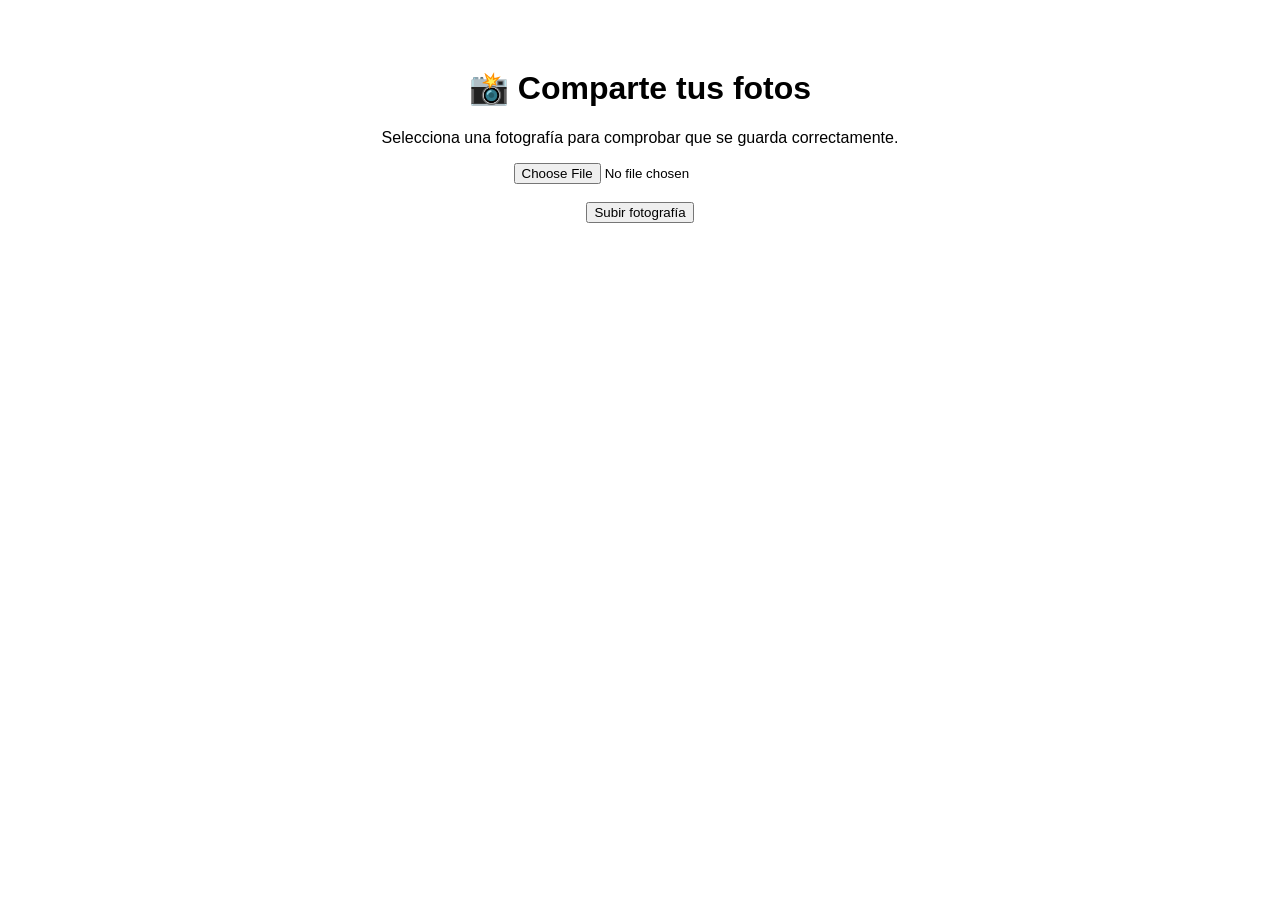
==== fotos/index.html @ f44d3652 "Create index.html" ====
<!DOCTYPE html>
<html lang="es">
<head>
  <meta charset="UTF-8">
  <meta name="viewport" content="width=device-width, initial-scale=1.0">
  <title>Sube tus fotos | XV Valentina</title>
</head>

<body style="font-family: Arial, sans-serif; text-align:center; padding:40px;">

  <h1>📸 Comparte tus fotos</h1>

  <p>
    Selecciona una fotografía para comprobar que se guarda correctamente.
  </p>

  <input
    type="file"
    id="foto"
    accept="image/*"
  >

  <br><br>

  <button onclick="subirFoto()">
    Subir fotografía
  </button>

  <p id="estado"></p>

  <script>
    async function subirFoto() {

      const input = document.getElementById("foto");
      const estado = document.getElementById("estado");

      if (!input.files.length) {
        estado.textContent = "Selecciona una fotografía primero.";
        return;
      }

      const archivo = input.files[0];

      const formData = new FormData();

      formData.append("file", archivo);
      formData.append("upload_preset", "fotos_valentina_15");

      estado.textContent = "Subiendo fotografía...";

      try {

        const respuesta = await fetch(
          "https://api.cloudinary.com/v1_1/wbidq4yy/image/upload",
          {
            method: "POST",
            body: formData
          }
        );

        const resultado = await respuesta.json();

        if (respuesta.ok) {

          estado.innerHTML =
            "✅ Fotografía subida correctamente.<br><br>" +
            "Ya puedes revisar Cloudinary.";

          console.log(resultado);

        } else {

          estado.textContent =
            "❌ Error al subir la fotografía: " +
            (resultado.error?.message || "Error desconocido");

        }

      } catch (error) {

        estado.textContent =
          "❌ No se pudo conectar con Cloudinary.";

        console.error(error);

      }
    }
  </script>

</body>
</html>
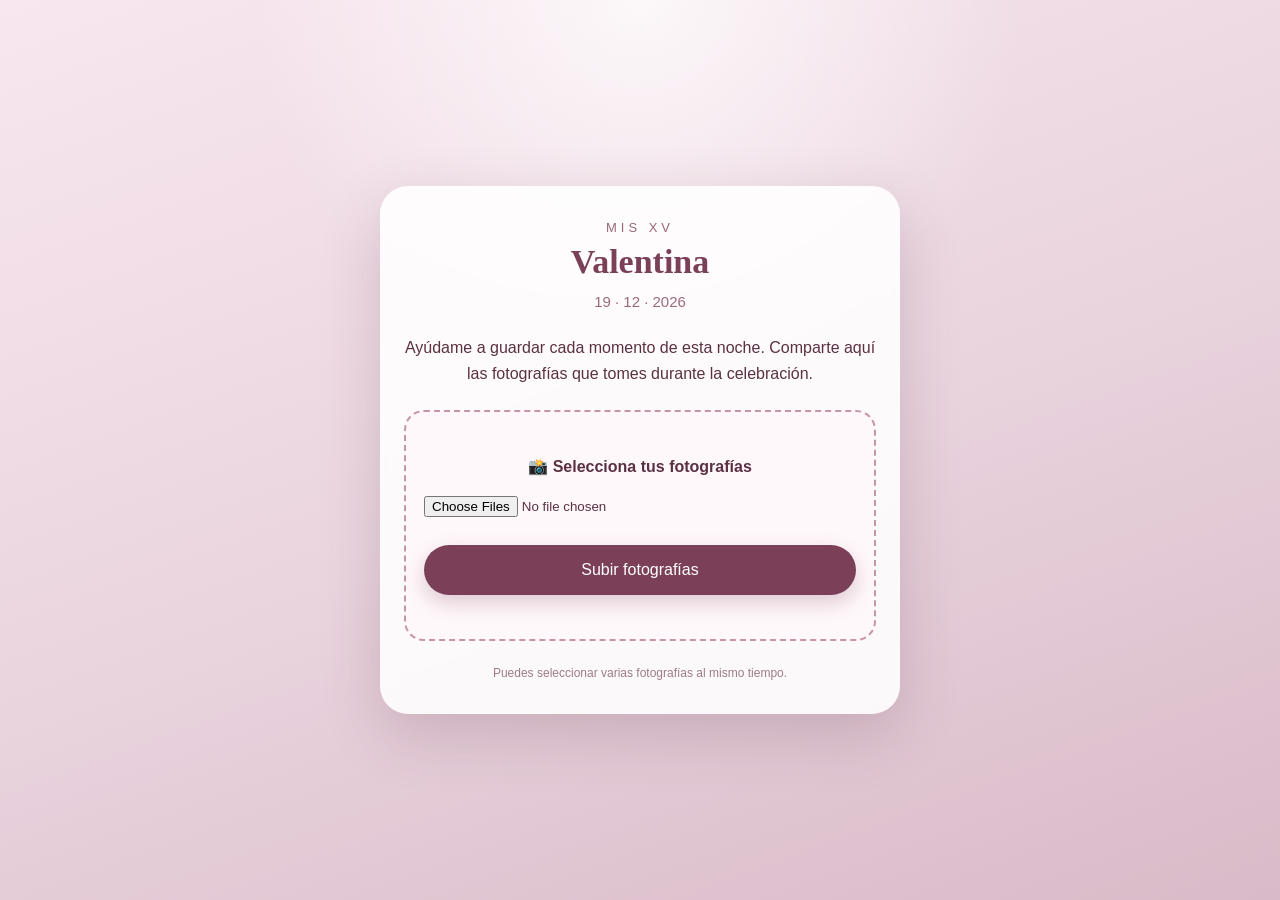
==== commit f672a21b: "Update index.html" ====
--- a/fotos/index.html
+++ b/fotos/index.html
@@ -3,88 +3,350 @@
 <head>
   <meta charset="UTF-8">
   <meta name="viewport" content="width=device-width, initial-scale=1.0">
-  <title>Sube tus fotos | XV Valentina</title>
+  <title>Comparte tus fotos | XV Valentina</title>
+
+  <style>
+    * {
+      box-sizing: border-box;
+    }
+
+    body {
+      margin: 0;
+      font-family: Arial, sans-serif;
+      background:
+        radial-gradient(circle at top, rgba(255,255,255,.75), transparent 35%),
+        linear-gradient(160deg, #f8e7ee, #ead5df, #d9bac8);
+      min-height: 100vh;
+      display: flex;
+      align-items: center;
+      justify-content: center;
+      padding: 24px;
+      color: #5b3142;
+    }
+
+    .card {
+      width: 100%;
+      max-width: 520px;
+      background: rgba(255,255,255,.88);
+      border-radius: 28px;
+      padding: 34px 24px;
+      box-shadow: 0 20px 60px rgba(90,50,70,.20);
+      text-align: center;
+      backdrop-filter: blur(8px);
+    }
+
+    .small {
+      letter-spacing: 4px;
+      font-size: 13px;
+      text-transform: uppercase;
+      margin-bottom: 8px;
+      color: #9b667a;
+    }
+
+    h1 {
+      font-family: Georgia, serif;
+      font-size: 34px;
+      margin: 8px 0 12px;
+      color: #7a4058;
+    }
+
+    .date {
+      font-size: 15px;
+      margin-bottom: 25px;
+      color: #9a6a7d;
+    }
+
+    p {
+      line-height: 1.6;
+    }
+
+    .upload-box {
+      margin-top: 24px;
+      border: 2px dashed #c894a8;
+      border-radius: 20px;
+      padding: 26px 18px;
+      background: #fff8fb;
+    }
+
+    input[type="file"] {
+      width: 100%;
+      margin-bottom: 18px;
+    }
+
+    button {
+      width: 100%;
+      border: none;
+      border-radius: 50px;
+      padding: 16px 20px;
+      font-size: 16px;
+      cursor: pointer;
+      margin-top: 10px;
+      transition: .2s ease;
+    }
+
+    .primary {
+      background: #7b4058;
+      color: white;
+      box-shadow: 0 8px 20px rgba(123,64,88,.25);
+    }
+
+    .primary:hover {
+      transform: translateY(-1px);
+    }
+
+    .secondary {
+      background: #f2dce5;
+      color: #6e354d;
+    }
+
+    #estado {
+      margin-top: 18px;
+      font-weight: bold;
+    }
+
+    .progress-wrap {
+      width: 100%;
+      height: 12px;
+      background: #efdce4;
+      border-radius: 50px;
+      overflow: hidden;
+      margin-top: 18px;
+      display: none;
+    }
+
+    .progress {
+      height: 100%;
+      width: 0%;
+      background: #7b4058;
+      transition: width .25s ease;
+    }
+
+    .count {
+      margin-top: 12px;
+      font-size: 14px;
+      color: #87576a;
+    }
+
+    .success {
+      display: none;
+    }
+
+    .success h2 {
+      font-family: Georgia, serif;
+      font-size: 30px;
+      color: #7b4058;
+    }
+
+    .heart {
+      font-size: 48px;
+      margin-bottom: 10px;
+    }
+
+    .footer {
+      margin-top: 25px;
+      font-size: 12px;
+      color: #9d7b89;
+    }
+  </style>
 </head>
 
-<body style="font-family: Arial, sans-serif; text-align:center; padding:40px;">
-
-  <h1>📸 Comparte tus fotos</h1>
-
-  <p>
-    Selecciona una fotografía para comprobar que se guarda correctamente.
-  </p>
-
-  <input
-    type="file"
-    id="foto"
-    accept="image/*"
-  >
-
-  <br><br>
-
-  <button onclick="subirFoto()">
-    Subir fotografía
-  </button>
-
-  <p id="estado"></p>
+<body>
+
+  <div class="card">
+
+    <div id="uploadSection">
+
+      <div class="small">Mis XV</div>
+
+      <h1>Valentina</h1>
+
+      <div class="date">19 · 12 · 2026</div>
+
+      <p>
+        Ayúdame a guardar cada momento de esta noche.
+        Comparte aquí las fotografías que tomes durante la celebración.
+      </p>
+
+      <div class="upload-box">
+
+        <p><strong>📸 Selecciona tus fotografías</strong></p>
+
+        <input
+          type="file"
+          id="fotos"
+          accept="image/*"
+          multiple
+        >
+
+        <button class="primary" onclick="subirFotos()">
+          Subir fotografías
+        </button>
+
+        <div id="contador" class="count"></div>
+
+        <div class="progress-wrap" id="progressWrap">
+          <div class="progress" id="progress"></div>
+        </div>
+
+        <div id="estado"></div>
+
+      </div>
+
+      <div class="footer">
+        Puedes seleccionar varias fotografías al mismo tiempo.
+      </div>
+
+    </div>
+
+
+    <div id="successSection" class="success">
+
+      <div class="heart">💗</div>
+
+      <h2>¡Gracias!</h2>
+
+      <p>
+        Tus fotografías se guardaron correctamente.
+      </p>
+
+      <p>
+        Gracias por ayudarme a conservar los recuerdos
+        de este día tan especial.
+      </p>
+
+      <button class="secondary" onclick="subirMas()">
+        📷 Subir más fotografías
+      </button>
+
+    </div>
+
+  </div>
+
 
   <script>
-    async function subirFoto() {
-
-      const input = document.getElementById("foto");
-      const estado = document.getElementById("estado");
-
-      if (!input.files.length) {
-        estado.textContent = "Selecciona una fotografía primero.";
+
+    const CLOUD_NAME = "wbidq4yy";
+    const UPLOAD_PRESET = "fotos_valentina_15";
+
+    const input = document.getElementById("fotos");
+    const contador = document.getElementById("contador");
+    const estado = document.getElementById("estado");
+    const progressWrap = document.getElementById("progressWrap");
+    const progress = document.getElementById("progress");
+
+    input.addEventListener("change", () => {
+
+      const cantidad = input.files.length;
+
+      if (cantidad === 0) {
+        contador.textContent = "";
         return;
       }
 
-      const archivo = input.files[0];
-
-      const formData = new FormData();
-
-      formData.append("file", archivo);
-      formData.append("upload_preset", "fotos_valentina_15");
-
-      estado.textContent = "Subiendo fotografía...";
-
-      try {
-
-        const respuesta = await fetch(
-          "https://api.cloudinary.com/v1_1/wbidq4yy/image/upload",
-          {
-            method: "POST",
-            body: formData
+      contador.textContent =
+        cantidad === 1
+          ? "1 fotografía seleccionada"
+          : cantidad + " fotografías seleccionadas";
+
+    });
+
+
+    async function subirFotos() {
+
+      const archivos = [...input.files];
+
+      if (!archivos.length) {
+        estado.textContent = "Selecciona al menos una fotografía.";
+        return;
+      }
+
+      estado.textContent = "";
+
+      progressWrap.style.display = "block";
+      progress.style.width = "0%";
+
+      let exitosas = 0;
+      let fallidas = 0;
+
+      for (let i = 0; i < archivos.length; i++) {
+
+        const archivo = archivos[i];
+
+        estado.textContent =
+          "Subiendo " + (i + 1) + " de " + archivos.length + "...";
+
+        try {
+
+          const formData = new FormData();
+
+          formData.append("file", archivo);
+          formData.append("upload_preset", UPLOAD_PRESET);
+
+          const respuesta = await fetch(
+            `https://api.cloudinary.com/v1_1/${CLOUD_NAME}/image/upload`,
+            {
+              method: "POST",
+              body: formData
+            }
+          );
+
+          if (respuesta.ok) {
+            exitosas++;
+          } else {
+            fallidas++;
           }
-        );
-
-        const resultado = await respuesta.json();
-
-        if (respuesta.ok) {
-
-          estado.innerHTML =
-            "✅ Fotografía subida correctamente.<br><br>" +
-            "Ya puedes revisar Cloudinary.";
-
-          console.log(resultado);
-
-        } else {
-
-          estado.textContent =
-            "❌ Error al subir la fotografía: " +
-            (resultado.error?.message || "Error desconocido");
+
+        } catch (error) {
+
+          fallidas++;
+
+          console.error(error);
 
         }
 
-      } catch (error) {
-
-        estado.textContent =
-          "❌ No se pudo conectar con Cloudinary.";
-
-        console.error(error);
+        const porcentaje =
+          Math.round(((i + 1) / archivos.length) * 100);
+
+        progress.style.width = porcentaje + "%";
 
       }
-    }
+
+
+      if (fallidas === 0) {
+
+        setTimeout(() => {
+
+          document.getElementById("uploadSection").style.display = "none";
+          document.getElementById("successSection").style.display = "block";
+
+        }, 400);
+
+      } else {
+
+        estado.innerHTML =
+          "✅ " + exitosas + " fotografías subidas.<br>" +
+          "⚠️ " + fallidas + " no pudieron cargarse.";
+
+      }
+
+    }
+
+
+    function subirMas() {
+
+      input.value = "";
+
+      contador.textContent = "";
+      estado.textContent = "";
+
+      progress.style.width = "0%";
+      progressWrap.style.display = "none";
+
+      document.getElementById("successSection").style.display = "none";
+      document.getElementById("uploadSection").style.display = "block";
+
+    }
+
   </script>
 
 </body>
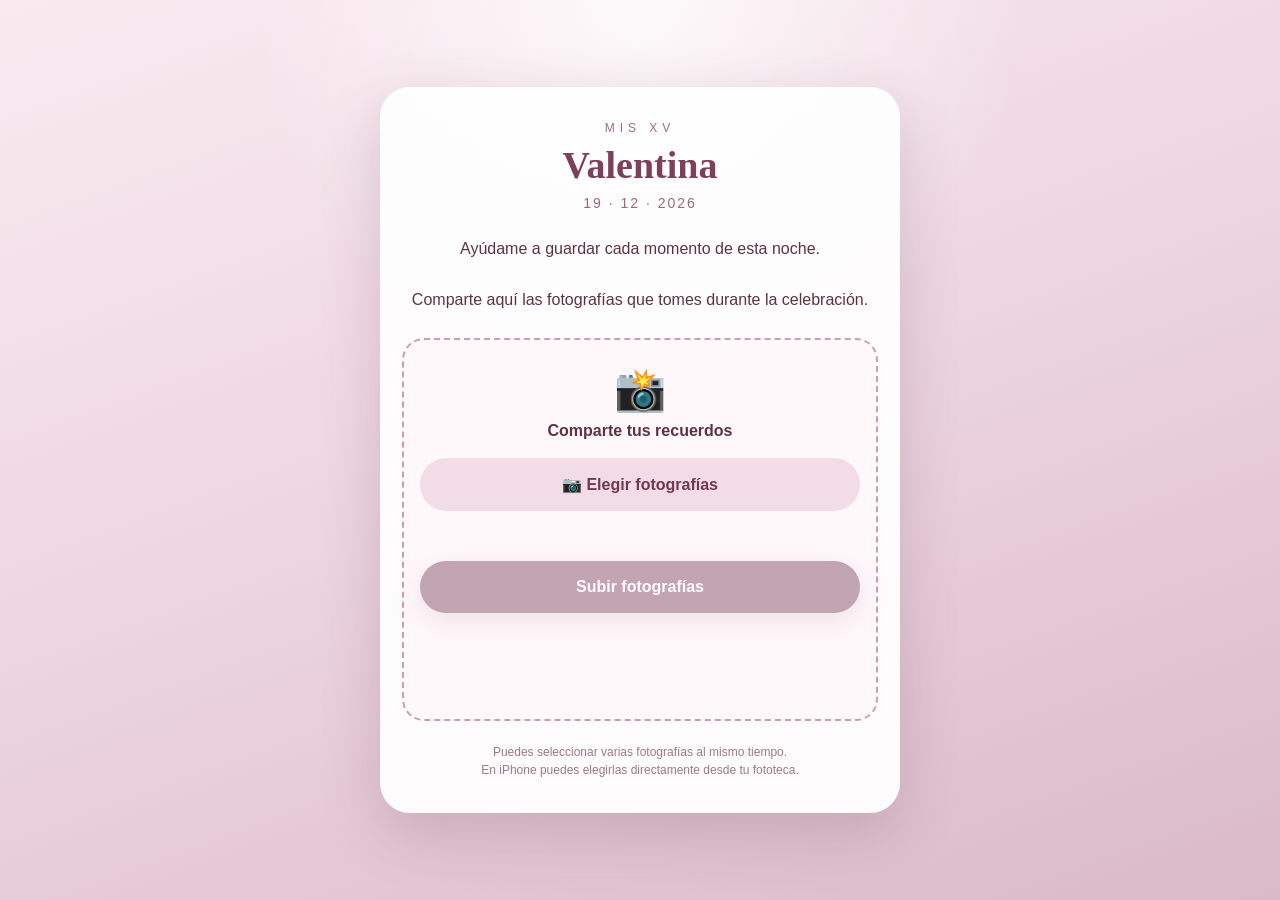
==== commit c5d85763: "Update index.html" ====
--- a/fotos/index.html
+++ b/fotos/index.html
@@ -2,174 +2,387 @@
 <html lang="es">
 <head>
   <meta charset="UTF-8">
-  <meta name="viewport" content="width=device-width, initial-scale=1.0">
+
+  <meta
+    name="viewport"
+    content="width=device-width, initial-scale=1.0, maximum-scale=1.0"
+  >
+
+  <meta name="apple-mobile-web-app-capable" content="yes">
+
   <title>Comparte tus fotos | XV Valentina</title>
 
   <style>
+
     * {
       box-sizing: border-box;
+      -webkit-tap-highlight-color: transparent;
     }
 
     body {
       margin: 0;
-      font-family: Arial, sans-serif;
+      min-height: 100vh;
+      font-family: -apple-system, BlinkMacSystemFont, "Segoe UI", Arial, sans-serif;
+
       background:
-        radial-gradient(circle at top, rgba(255,255,255,.75), transparent 35%),
-        linear-gradient(160deg, #f8e7ee, #ead5df, #d9bac8);
-      min-height: 100vh;
+        radial-gradient(
+          circle at top,
+          rgba(255,255,255,.8),
+          transparent 35%
+        ),
+        linear-gradient(
+          160deg,
+          #faeaf0,
+          #ecd5df,
+          #dab9c8
+        );
+
+      color: #5d3244;
+
       display: flex;
+      justify-content: center;
       align-items: center;
-      justify-content: center;
-      padding: 24px;
-      color: #5b3142;
-    }
+
+      padding: 20px;
+    }
+
 
     .card {
       width: 100%;
       max-width: 520px;
-      background: rgba(255,255,255,.88);
-      border-radius: 28px;
-      padding: 34px 24px;
-      box-shadow: 0 20px 60px rgba(90,50,70,.20);
+
+      background: rgba(255,255,255,.93);
+
+      border-radius: 30px;
+
+      padding: 34px 22px;
+
       text-align: center;
-      backdrop-filter: blur(8px);
-    }
+
+      box-shadow:
+        0 20px 60px rgba(90,50,70,.20);
+    }
+
 
     .small {
-      letter-spacing: 4px;
-      font-size: 13px;
       text-transform: uppercase;
+      letter-spacing: 5px;
+
+      color: #a06b7e;
+
+      font-size: 12px;
+
       margin-bottom: 8px;
-      color: #9b667a;
-    }
+    }
+
 
     h1 {
       font-family: Georgia, serif;
-      font-size: 34px;
-      margin: 8px 0 12px;
-      color: #7a4058;
-    }
+
+      font-size: 38px;
+
+      color: #7d4058;
+
+      margin: 5px 0;
+    }
+
 
     .date {
-      font-size: 15px;
+      color: #9a687b;
+
+      margin-top: 8px;
       margin-bottom: 25px;
-      color: #9a6a7d;
-    }
-
-    p {
+
+      font-size: 14px;
+
+      letter-spacing: 2px;
+    }
+
+
+    .intro {
       line-height: 1.6;
-    }
+
+      font-size: 16px;
+
+      margin-bottom: 25px;
+    }
+
 
     .upload-box {
-      margin-top: 24px;
-      border: 2px dashed #c894a8;
-      border-radius: 20px;
-      padding: 26px 18px;
       background: #fff8fb;
-    }
-
-    input[type="file"] {
+
+      border: 2px dashed #cf9baf;
+
+      border-radius: 22px;
+
+      padding: 25px 16px;
+    }
+
+
+    .upload-icon {
+      font-size: 42px;
+
+      margin-bottom: 8px;
+    }
+
+
+    .selector {
+      display: block;
+
       width: 100%;
-      margin-bottom: 18px;
-    }
+
+      padding: 17px 18px;
+
+      background: #f2dce5;
+
+      color: #71394f;
+
+      border-radius: 50px;
+
+      font-weight: 600;
+
+      font-size: 16px;
+
+      cursor: pointer;
+
+      margin-top: 18px;
+    }
+
+
+    #fotos {
+      position: absolute;
+
+      width: 1px;
+      height: 1px;
+
+      opacity: 0;
+
+      overflow: hidden;
+    }
+
 
     button {
+      border: none;
+
       width: 100%;
-      border: none;
+
+      padding: 17px 20px;
+
       border-radius: 50px;
-      padding: 16px 20px;
+
       font-size: 16px;
+
+      font-weight: 600;
+
       cursor: pointer;
-      margin-top: 10px;
-      transition: .2s ease;
-    }
+
+      margin-top: 15px;
+    }
+
 
     .primary {
-      background: #7b4058;
+      background: #7c4058;
+
       color: white;
-      box-shadow: 0 8px 20px rgba(123,64,88,.25);
-    }
-
-    .primary:hover {
-      transform: translateY(-1px);
-    }
+
+      box-shadow:
+        0 8px 24px rgba(124,64,88,.25);
+    }
+
+
+    .primary:disabled {
+      opacity: .45;
+
+      cursor: default;
+    }
+
 
     .secondary {
-      background: #f2dce5;
-      color: #6e354d;
-    }
-
-    #estado {
+      background: #f1dae4;
+
+      color: #70384f;
+    }
+
+
+    .contador {
+      font-size: 14px;
+
+      color: #805065;
+
+      margin-top: 15px;
+
+      min-height: 20px;
+    }
+
+
+    .archivo-actual {
+      margin-top: 15px;
+
+      font-size: 14px;
+
+      min-height: 22px;
+
+      color: #704155;
+    }
+
+
+    .progress-container {
+      width: 100%;
+
+      height: 14px;
+
+      background: #ecd7e0;
+
+      border-radius: 50px;
+
+      overflow: hidden;
+
       margin-top: 18px;
-      font-weight: bold;
-    }
-
-    .progress-wrap {
-      width: 100%;
-      height: 12px;
-      background: #efdce4;
-      border-radius: 50px;
-      overflow: hidden;
-      margin-top: 18px;
+
       display: none;
     }
+
 
     .progress {
       height: 100%;
+
       width: 0%;
-      background: #7b4058;
-      transition: width .25s ease;
-    }
-
-    .count {
-      margin-top: 12px;
-      font-size: 14px;
-      color: #87576a;
-    }
+
+      background: #7c4058;
+
+      border-radius: 50px;
+
+      transition: width .3s ease;
+    }
+
+
+    .porcentaje {
+      font-size: 13px;
+
+      margin-top: 8px;
+
+      color: #8a6071;
+
+      min-height: 18px;
+    }
+
+
+    .resultado {
+      margin-top: 18px;
+
+      line-height: 1.5;
+
+      font-size: 15px;
+    }
+
 
     .success {
       display: none;
-    }
+
+      padding: 10px 0;
+    }
+
+
+    .success-icon {
+      font-size: 60px;
+    }
+
 
     .success h2 {
       font-family: Georgia, serif;
-      font-size: 30px;
-      color: #7b4058;
-    }
-
-    .heart {
-      font-size: 48px;
+
+      color: #7c4058;
+
+      font-size: 32px;
+
       margin-bottom: 10px;
     }
 
-    .footer {
-      margin-top: 25px;
+
+    .success p {
+      line-height: 1.6;
+    }
+
+
+    .nota {
       font-size: 12px;
-      color: #9d7b89;
-    }
+
+      color: #9c7987;
+
+      margin-top: 22px;
+
+      line-height: 1.5;
+    }
+
+
+    .warning {
+      color: #9a5c30;
+    }
+
+
+    .error {
+      color: #a13e4a;
+    }
+
+
+    .ok {
+      color: #52775c;
+    }
+
   </style>
 </head>
 
+
 <body>
 
-  <div class="card">
-
-    <div id="uploadSection">
-
-      <div class="small">Mis XV</div>
-
-      <h1>Valentina</h1>
-
-      <div class="date">19 · 12 · 2026</div>
-
-      <p>
+  <main class="card">
+
+
+    <!-- PANTALLA DE SUBIDA -->
+
+    <section id="uploadSection">
+
+      <div class="small">
+        Mis XV
+      </div>
+
+      <h1>
+        Valentina
+      </h1>
+
+      <div class="date">
+        19 · 12 · 2026
+      </div>
+
+
+      <p class="intro">
+
         Ayúdame a guardar cada momento de esta noche.
-        Comparte aquí las fotografías que tomes durante la celebración.
+
+        <br><br>
+
+        Comparte aquí las fotografías que tomes
+        durante la celebración.
+
       </p>
 
+
       <div class="upload-box">
 
-        <p><strong>📸 Selecciona tus fotografías</strong></p>
+        <div class="upload-icon">
+          📸
+        </div>
+
+        <strong>
+          Comparte tus recuerdos
+        </strong>
+
+
+        <!--
+          IMPORTANTE:
+          image/* permite que iPhone incluya
+          HEIC / HEIF / JPEG / PNG
+        -->
 
         <input
           type="file"
@@ -178,176 +391,1139 @@
           multiple
         >
 
-        <button class="primary" onclick="subirFotos()">
+
+        <label
+          for="fotos"
+          class="selector"
+          id="selectorLabel"
+        >
+
+          📷 Elegir fotografías
+
+        </label>
+
+
+        <div
+          id="contador"
+          class="contador"
+        ></div>
+
+
+        <button
+          id="botonSubir"
+          class="primary"
+          onclick="subirFotos()"
+          disabled
+        >
+
           Subir fotografías
+
         </button>
 
-        <div id="contador" class="count"></div>
-
-        <div class="progress-wrap" id="progressWrap">
-          <div class="progress" id="progress"></div>
+
+        <div
+          id="progressContainer"
+          class="progress-container"
+        >
+
+          <div
+            id="progress"
+            class="progress"
+          ></div>
+
         </div>
 
-        <div id="estado"></div>
+
+        <div
+          id="porcentaje"
+          class="porcentaje"
+        ></div>
+
+
+        <div
+          id="archivoActual"
+          class="archivo-actual"
+        ></div>
+
+
+        <div
+          id="resultado"
+          class="resultado"
+        ></div>
 
       </div>
 
-      <div class="footer">
+
+      <div class="nota">
+
         Puedes seleccionar varias fotografías al mismo tiempo.
+
+        <br>
+
+        En iPhone puedes elegirlas directamente desde tu fototeca.
+
       </div>
 
-    </div>
-
-
-    <div id="successSection" class="success">
-
-      <div class="heart">💗</div>
-
-      <h2>¡Gracias!</h2>
+    </section>
+
+
+
+    <!-- PANTALLA FINAL -->
+
+    <section
+      id="successSection"
+      class="success"
+    >
+
+      <div class="success-icon">
+        💗
+      </div>
+
+
+      <h2>
+        ¡Gracias!
+      </h2>
+
 
       <p>
-        Tus fotografías se guardaron correctamente.
+
+        Tus fotografías fueron guardadas correctamente.
+
       </p>
 
+
       <p>
-        Gracias por ayudarme a conservar los recuerdos
-        de este día tan especial.
+
+        Gracias por ayudarme a conservar
+        los recuerdos de este día tan especial.
+
       </p>
 
-      <button class="secondary" onclick="subirMas()">
-        📷 Subir más fotografías
+
+      <button
+        class="secondary"
+        onclick="subirMas()"
+      >
+
+        📷 Compartir más fotografías
+
       </button>
 
-    </div>
-
-  </div>
-
-
-  <script>
-
-    const CLOUD_NAME = "wbidq4yy";
-    const UPLOAD_PRESET = "fotos_valentina_15";
-
-    const input = document.getElementById("fotos");
-    const contador = document.getElementById("contador");
-    const estado = document.getElementById("estado");
-    const progressWrap = document.getElementById("progressWrap");
-    const progress = document.getElementById("progress");
-
-    input.addEventListener("change", () => {
-
-      const cantidad = input.files.length;
-
-      if (cantidad === 0) {
-        contador.textContent = "";
+    </section>
+
+  </main>
+
+
+
+<script>
+
+
+/* =======================================================
+   CONFIGURACIÓN CLOUDINARY
+======================================================= */
+
+
+const CLOUD_NAME = "wbidq4yy";
+
+const UPLOAD_PRESET = "fotos_valentina_15";
+
+const CLOUDINARY_URL =
+  `https://api.cloudinary.com/v1_1/${CLOUD_NAME}/image/upload`;
+
+
+
+/* =======================================================
+   CONFIGURACIÓN DE LA GALERÍA
+======================================================= */
+
+
+/*
+   Puedes aumentar este número.
+
+   50 fotografías por tanda es una cantidad
+   razonable para teléfonos.
+*/
+
+const MAX_FOTOS = 50;
+
+
+/*
+   JPEG / PNG / WEBP mayores a esta resolución
+   podrán reducirse antes de subir.
+
+   HEIC / HEIF NO serán procesadas con canvas.
+*/
+
+const MAX_DIMENSION = 2200;
+
+
+/*
+   Calidad JPEG tras optimización.
+*/
+
+const CALIDAD_JPEG = 0.88;
+
+
+
+/* =======================================================
+   ELEMENTOS
+======================================================= */
+
+
+const input =
+  document.getElementById("fotos");
+
+
+const contador =
+  document.getElementById("contador");
+
+
+const botonSubir =
+  document.getElementById("botonSubir");
+
+
+const progressContainer =
+  document.getElementById("progressContainer");
+
+
+const progress =
+  document.getElementById("progress");
+
+
+const porcentaje =
+  document.getElementById("porcentaje");
+
+
+const archivoActual =
+  document.getElementById("archivoActual");
+
+
+const resultado =
+  document.getElementById("resultado");
+
+
+const selectorLabel =
+  document.getElementById("selectorLabel");
+
+
+
+/* =======================================================
+   SELECCIÓN DE FOTOS
+======================================================= */
+
+
+input.addEventListener(
+  "change",
+  function () {
+
+    const cantidad =
+      input.files.length;
+
+
+    resultado.innerHTML = "";
+
+
+    if (cantidad === 0) {
+
+      contador.innerHTML = "";
+
+      botonSubir.disabled = true;
+
+      return;
+
+    }
+
+
+    if (cantidad > MAX_FOTOS) {
+
+      contador.innerHTML =
+        `<span class="warning">
+          Seleccionaste ${cantidad} fotografías.
+          <br>
+          El máximo por tanda es ${MAX_FOTOS}.
+        </span>`;
+
+      botonSubir.disabled = true;
+
+      return;
+
+    }
+
+
+    contador.innerHTML =
+      cantidad === 1
+
+        ? "✅ 1 fotografía seleccionada"
+
+        : `✅ ${cantidad} fotografías seleccionadas`;
+
+
+    botonSubir.disabled = false;
+
+  }
+);
+
+
+
+/* =======================================================
+   IDENTIFICAR HEIC / HEIF
+======================================================= */
+
+
+function esHEIC(archivo) {
+
+  const nombre =
+    archivo.name.toLowerCase();
+
+
+  const tipo =
+    (archivo.type || "").toLowerCase();
+
+
+  return (
+
+    nombre.endsWith(".heic") ||
+
+    nombre.endsWith(".heif") ||
+
+    tipo.includes("heic") ||
+
+    tipo.includes("heif")
+
+  );
+
+}
+
+
+
+/* =======================================================
+   DECIDIR SI CONVIENE COMPRIMIR
+======================================================= */
+
+
+function puedeOptimizarse(archivo) {
+
+
+  /*
+     No procesamos HEIC/HEIF dentro de Safari.
+
+     Se mandan directamente a Cloudinary.
+  */
+
+  if (esHEIC(archivo)) {
+
+    return false;
+
+  }
+
+
+  const tipo =
+    (archivo.type || "").toLowerCase();
+
+
+  return (
+
+    tipo === "image/jpeg" ||
+
+    tipo === "image/jpg" ||
+
+    tipo === "image/png" ||
+
+    tipo === "image/webp"
+
+  );
+
+}
+
+
+
+/* =======================================================
+   OPTIMIZAR JPEG / PNG / WEBP
+======================================================= */
+
+
+function optimizarImagen(archivo) {
+
+
+  return new Promise(
+
+    (resolve) => {
+
+
+      if (!puedeOptimizarse(archivo)) {
+
+        resolve(archivo);
+
         return;
+
       }
 
-      contador.textContent =
-        cantidad === 1
-          ? "1 fotografía seleccionada"
-          : cantidad + " fotografías seleccionadas";
-
-    });
-
-
-    async function subirFotos() {
-
-      const archivos = [...input.files];
-
-      if (!archivos.length) {
-        estado.textContent = "Selecciona al menos una fotografía.";
+
+      /*
+         Si el archivo ya es pequeño,
+         tampoco necesitamos procesarlo.
+      */
+
+      if (archivo.size < 2 * 1024 * 1024) {
+
+        resolve(archivo);
+
         return;
+
       }
 
-      estado.textContent = "";
-
-      progressWrap.style.display = "block";
-      progress.style.width = "0%";
-
-      let exitosas = 0;
-      let fallidas = 0;
-
-      for (let i = 0; i < archivos.length; i++) {
-
-        const archivo = archivos[i];
-
-        estado.textContent =
-          "Subiendo " + (i + 1) + " de " + archivos.length + "...";
+
+      const url =
+        URL.createObjectURL(archivo);
+
+
+      const img =
+        new Image();
+
+
+      img.onload = function () {
+
 
         try {
 
-          const formData = new FormData();
-
-          formData.append("file", archivo);
-          formData.append("upload_preset", UPLOAD_PRESET);
-
-          const respuesta = await fetch(
-            `https://api.cloudinary.com/v1_1/${CLOUD_NAME}/image/upload`,
-            {
-              method: "POST",
-              body: formData
-            }
+
+          let ancho =
+            img.naturalWidth || img.width;
+
+
+          let alto =
+            img.naturalHeight || img.height;
+
+
+
+          /*
+             Si no necesita reducción,
+             usamos el original.
+          */
+
+          if (
+            ancho <= MAX_DIMENSION &&
+            alto <= MAX_DIMENSION
+          ) {
+
+            URL.revokeObjectURL(url);
+
+            resolve(archivo);
+
+            return;
+
+          }
+
+
+
+          const escala =
+            Math.min(
+
+              MAX_DIMENSION / ancho,
+
+              MAX_DIMENSION / alto
+
+            );
+
+
+          const nuevoAncho =
+            Math.round(ancho * escala);
+
+
+          const nuevoAlto =
+            Math.round(alto * escala);
+
+
+
+          const canvas =
+            document.createElement("canvas");
+
+
+          canvas.width =
+            nuevoAncho;
+
+
+          canvas.height =
+            nuevoAlto;
+
+
+
+          const ctx =
+            canvas.getContext("2d");
+
+
+          ctx.drawImage(
+
+            img,
+
+            0,
+
+            0,
+
+            nuevoAncho,
+
+            nuevoAlto
+
           );
 
-          if (respuesta.ok) {
-            exitosas++;
-          } else {
-            fallidas++;
-          }
-
-        } catch (error) {
-
-          fallidas++;
-
-          console.error(error);
+
+
+          canvas.toBlob(
+
+            function (blob) {
+
+
+              URL.revokeObjectURL(url);
+
+
+              /*
+                 Si Safari no pudo generar el blob,
+                 usamos el original.
+              */
+
+              if (!blob) {
+
+                resolve(archivo);
+
+                return;
+
+              }
+
+
+
+              const nombreSinExtension =
+                archivo.name.replace(
+                  /\.[^/.]+$/,
+                  ""
+                );
+
+
+              const archivoNuevo =
+                new File(
+
+                  [blob],
+
+                  nombreSinExtension + ".jpg",
+
+                  {
+
+                    type: "image/jpeg",
+
+                    lastModified: Date.now()
+
+                  }
+
+                );
+
+
+              resolve(archivoNuevo);
+
+            },
+
+
+            "image/jpeg",
+
+
+            CALIDAD_JPEG
+
+          );
+
 
         }
 
-        const porcentaje =
-          Math.round(((i + 1) / archivos.length) * 100);
-
-        progress.style.width = porcentaje + "%";
+
+        catch (error) {
+
+
+          console.log(
+            "No fue posible optimizar:",
+            error
+          );
+
+
+          URL.revokeObjectURL(url);
+
+
+          resolve(archivo);
+
+        }
+
+      };
+
+
+
+      img.onerror = function () {
+
+
+        /*
+           Muy importante para iPhone.
+
+           Si Safari no puede interpretar
+           la imagen, simplemente subimos
+           el archivo original.
+        */
+
+
+        URL.revokeObjectURL(url);
+
+
+        resolve(archivo);
+
+      };
+
+
+      img.src = url;
+
+    }
+
+  );
+
+}
+
+
+
+/* =======================================================
+   SUBIR UNA FOTO A CLOUDINARY
+======================================================= */
+
+
+async function subirArchivo(archivo) {
+
+
+  const formData =
+    new FormData();
+
+
+  formData.append(
+    "file",
+    archivo
+  );
+
+
+  formData.append(
+    "upload_preset",
+    UPLOAD_PRESET
+  );
+
+
+
+  const respuesta =
+    await fetch(
+
+      CLOUDINARY_URL,
+
+      {
+
+        method: "POST",
+
+        body: formData
 
       }
 
-
-      if (fallidas === 0) {
-
-        setTimeout(() => {
-
-          document.getElementById("uploadSection").style.display = "none";
-          document.getElementById("successSection").style.display = "block";
-
-        }, 400);
-
-      } else {
-
-        estado.innerHTML =
-          "✅ " + exitosas + " fotografías subidas.<br>" +
-          "⚠️ " + fallidas + " no pudieron cargarse.";
+    );
+
+
+
+  const datos =
+    await respuesta.json();
+
+
+
+  if (!respuesta.ok) {
+
+
+    throw new Error(
+
+      datos?.error?.message ||
+
+      "Cloudinary rechazó la fotografía"
+
+    );
+
+  }
+
+
+
+  return datos;
+
+}
+
+
+
+/* =======================================================
+   REINTENTOS
+======================================================= */
+
+
+async function subirConReintentos(
+  archivo,
+  maxIntentos = 3
+) {
+
+
+  let ultimoError;
+
+
+  for (
+    let intento = 1;
+    intento <= maxIntentos;
+    intento++
+  ) {
+
+
+    try {
+
+
+      return await subirArchivo(
+        archivo
+      );
+
+
+    }
+
+
+    catch (error) {
+
+
+      ultimoError = error;
+
+
+      console.log(
+        `Intento ${intento} falló`,
+        error
+      );
+
+
+      if (intento < maxIntentos) {
+
+
+        /*
+           Esperamos antes de volver a intentar.
+        */
+
+
+        await esperar(
+          intento * 1500
+        );
 
       }
 
     }
 
-
-    function subirMas() {
-
-      input.value = "";
-
-      contador.textContent = "";
-      estado.textContent = "";
-
-      progress.style.width = "0%";
-      progressWrap.style.display = "none";
-
-      document.getElementById("successSection").style.display = "none";
-      document.getElementById("uploadSection").style.display = "block";
-
-    }
-
-  </script>
+  }
+
+
+  throw ultimoError;
+
+}
+
+
+
+/* =======================================================
+   ESPERA
+======================================================= */
+
+
+function esperar(ms) {
+
+  return new Promise(
+
+    resolve =>
+      setTimeout(resolve, ms)
+
+  );
+
+}
+
+
+
+/* =======================================================
+   SUBIR TODAS LAS FOTOS
+======================================================= */
+
+
+async function subirFotos() {
+
+
+  /*
+     Creamos la lista.
+
+     NO convertimos todas las fotos simultáneamente.
+
+     Eso es fundamental para iPhone.
+  */
+
+
+  const archivos =
+    Array.from(
+      input.files
+    );
+
+
+
+  if (archivos.length === 0) {
+
+
+    resultado.innerHTML =
+      `<span class="warning">
+        Selecciona fotografías primero.
+      </span>`;
+
+
+    return;
+
+  }
+
+
+
+  if (archivos.length > MAX_FOTOS) {
+
+
+    resultado.innerHTML =
+      `<span class="warning">
+        Máximo ${MAX_FOTOS} fotografías por tanda.
+      </span>`;
+
+
+    return;
+
+  }
+
+
+
+  /*
+     Evitamos que el usuario vuelva a pulsar
+     mientras está subiendo.
+  */
+
+
+  botonSubir.disabled = true;
+
+
+  input.disabled = true;
+
+
+  selectorLabel.style.opacity = ".45";
+
+
+  selectorLabel.style.pointerEvents = "none";
+
+
+
+  progressContainer.style.display =
+    "block";
+
+
+  progress.style.width =
+    "0%";
+
+
+  porcentaje.textContent =
+    "0%";
+
+
+  resultado.innerHTML =
+    "";
+
+
+
+  let exitosas = 0;
+
+
+  let fallidas = 0;
+
+
+  const nombresFallidos = [];
+
+
+
+  /*
+     SECUENCIAL.
+
+     Una fotografía termina completamente
+     antes de procesar la siguiente.
+
+     Esto reduce muchísimo el uso de memoria
+     en iPhone / Safari.
+  */
+
+
+  for (
+    let i = 0;
+    i < archivos.length;
+    i++
+  ) {
+
+
+    const original =
+      archivos[i];
+
+
+
+    archivoActual.innerHTML =
+
+      `Preparando fotografía
+       <strong>${i + 1}</strong>
+       de
+       <strong>${archivos.length}</strong>...`;
+
+
+
+    try {
+
+
+      /*
+         Optimización solamente cuando
+         el formato es seguro.
+      */
+
+
+      const preparada =
+        await optimizarImagen(
+          original
+        );
+
+
+
+      archivoActual.innerHTML =
+
+        `📤 Subiendo fotografía
+         <strong>${i + 1}</strong>
+         de
+         <strong>${archivos.length}</strong>...`;
+
+
+
+      await subirConReintentos(
+        preparada
+      );
+
+
+
+      exitosas++;
+
+
+    }
+
+
+    catch (error) {
+
+
+      console.error(
+        "Error definitivo:",
+        original.name,
+        error
+      );
+
+
+      fallidas++;
+
+
+      nombresFallidos.push(
+        original.name
+      );
+
+    }
+
+
+
+    /*
+       Actualizamos la barra solamente
+       cuando esa fotografía terminó.
+    */
+
+
+    const avance =
+      Math.round(
+
+        ((i + 1) / archivos.length)
+        * 100
+
+      );
+
+
+    progress.style.width =
+      avance + "%";
+
+
+    porcentaje.textContent =
+      avance + "%";
+
+
+    /*
+       Pequeña pausa.
+
+       Ayuda a Safari a liberar memoria
+       antes de la siguiente foto.
+    */
+
+
+    await esperar(250);
+
+  }
+
+
+
+  archivoActual.innerHTML =
+    "";
+
+
+
+  /*
+     TODO CORRECTO
+  */
+
+
+  if (fallidas === 0) {
+
+
+    porcentaje.textContent =
+      "100%";
+
+
+    resultado.innerHTML =
+
+      `<span class="ok">
+        ✅ ${exitosas}
+        ${exitosas === 1
+          ? "fotografía guardada"
+          : "fotografías guardadas"}
+        correctamente.
+      </span>`;
+
+
+
+    await esperar(900);
+
+
+
+    document
+      .getElementById("uploadSection")
+      .style.display = "none";
+
+
+    document
+      .getElementById("successSection")
+      .style.display = "block";
+
+
+    return;
+
+  }
+
+
+
+  /*
+     ALGUNAS FALLARON
+  */
+
+
+  resultado.innerHTML =
+
+    `<span class="ok">
+      ✅ ${exitosas} fotografías guardadas.
+    </span>
+
+    <br>
+
+    <span class="error">
+      ⚠️ ${fallidas} no pudieron cargarse.
+    </span>
+
+    <br><br>
+
+    Puedes volver a seleccionar únicamente
+    las fotografías que faltaron.`;
+
+
+
+  input.disabled = false;
+
+
+  selectorLabel.style.opacity = "1";
+
+
+  selectorLabel.style.pointerEvents = "auto";
+
+
+  botonSubir.disabled = false;
+
+}
+
+
+
+/* =======================================================
+   NUEVA TANDA
+======================================================= */
+
+
+function subirMas() {
+
+
+  input.value =
+    "";
+
+
+  input.disabled =
+    false;
+
+
+  botonSubir.disabled =
+    true;
+
+
+  selectorLabel.style.opacity =
+    "1";
+
+
+  selectorLabel.style.pointerEvents =
+    "auto";
+
+
+  contador.innerHTML =
+    "";
+
+
+  resultado.innerHTML =
+    "";
+
+
+  archivoActual.innerHTML =
+    "";
+
+
+  porcentaje.innerHTML =
+    "";
+
+
+  progress.style.width =
+    "0%";
+
+
+  progressContainer.style.display =
+    "none";
+
+
+  document
+    .getElementById("successSection")
+    .style.display = "none";
+
+
+  document
+    .getElementById("uploadSection")
+    .style.display = "block";
+
+
+  window.scrollTo({
+    top: 0,
+    behavior: "smooth"
+  });
+
+}
+
+
+</script>
+
 
 </body>
 </html>
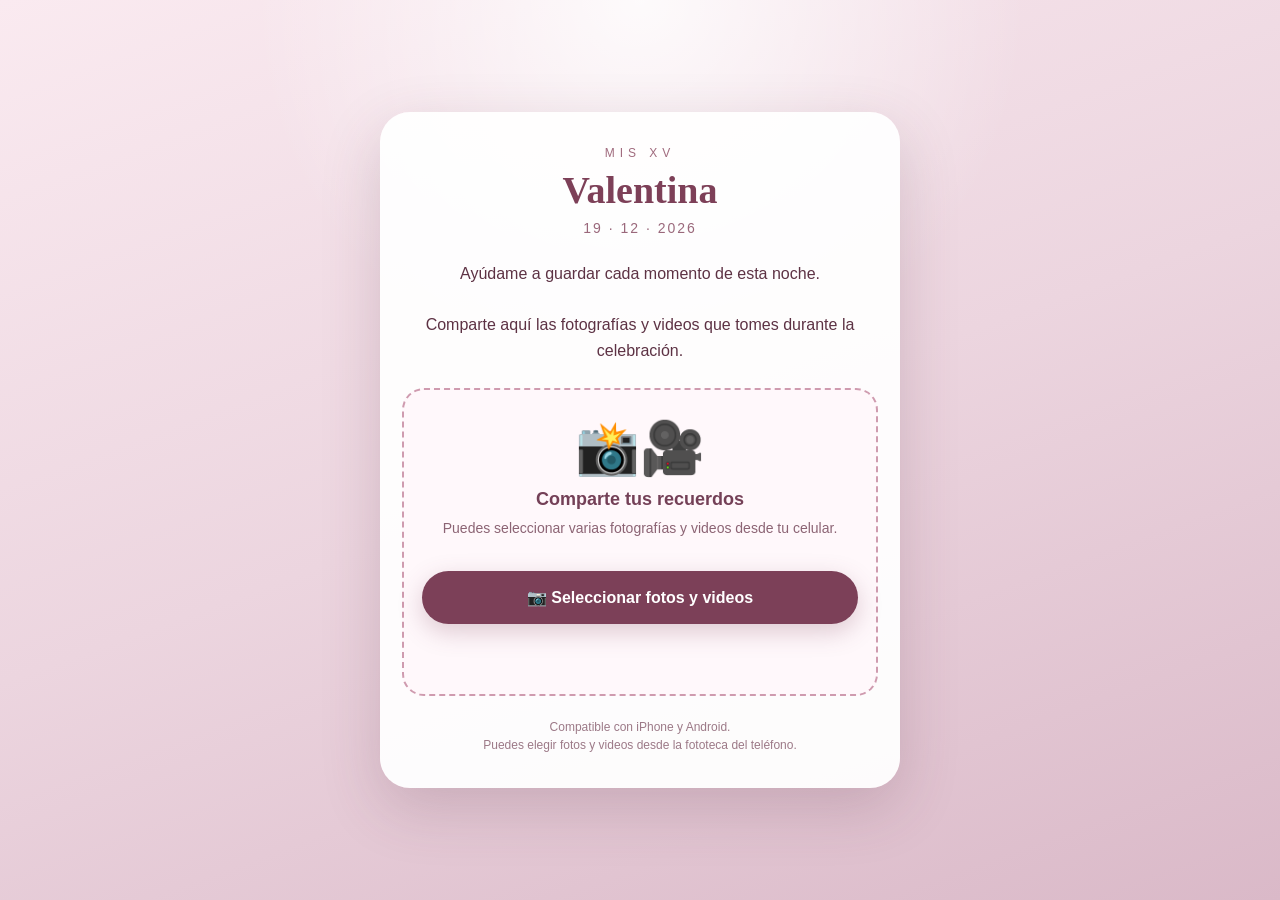
==== commit 148c9256: "Update index.html" ====
--- a/fotos/index.html
+++ b/fotos/index.html
@@ -5,15 +5,19 @@
 
   <meta
     name="viewport"
-    content="width=device-width, initial-scale=1.0, maximum-scale=1.0"
+    content="width=device-width, initial-scale=1.0, viewport-fit=cover"
   >
 
   <meta name="apple-mobile-web-app-capable" content="yes">
 
-  <title>Comparte tus fotos | XV Valentina</title>
+  <title>Comparte tus fotos y videos | XV Valentina</title>
+
+  <script
+    src="https://upload-widget.cloudinary.com/global/all.js"
+    type="text/javascript">
+  </script>
 
   <style>
-
     * {
       box-sizing: border-box;
       -webkit-tap-highlight-color: transparent;
@@ -22,12 +26,18 @@
     body {
       margin: 0;
       min-height: 100vh;
-      font-family: -apple-system, BlinkMacSystemFont, "Segoe UI", Arial, sans-serif;
+
+      font-family:
+        -apple-system,
+        BlinkMacSystemFont,
+        "Segoe UI",
+        Arial,
+        sans-serif;
 
       background:
         radial-gradient(
           circle at top,
-          rgba(255,255,255,.8),
+          rgba(255,255,255,.85),
           transparent 35%
         ),
         linear-gradient(
@@ -43,15 +53,14 @@
       justify-content: center;
       align-items: center;
 
-      padding: 20px;
-    }
-
+      padding: 22px;
+    }
 
     .card {
       width: 100%;
       max-width: 520px;
 
-      background: rgba(255,255,255,.93);
+      background: rgba(255,255,255,.94);
 
       border-radius: 30px;
 
@@ -62,7 +71,6 @@
       box-shadow:
         0 20px 60px rgba(90,50,70,.20);
     }
-
 
     .small {
       text-transform: uppercase;
@@ -75,7 +83,6 @@
       margin-bottom: 8px;
     }
 
-
     h1 {
       font-family: Georgia, serif;
 
@@ -86,7 +93,6 @@
       margin: 5px 0;
     }
 
-
     .date {
       color: #9a687b;
 
@@ -98,7 +104,6 @@
       letter-spacing: 2px;
     }
 
-
     .intro {
       line-height: 1.6;
 
@@ -107,7 +112,6 @@
       margin-bottom: 25px;
     }
 
-
     .upload-box {
       background: #fff8fb;
 
@@ -115,51 +119,34 @@
 
       border-radius: 22px;
 
-      padding: 25px 16px;
-    }
-
+      padding: 28px 18px;
+    }
 
     .upload-icon {
-      font-size: 42px;
+      font-size: 52px;
+
+      margin-bottom: 10px;
+    }
+
+    .upload-title {
+      font-size: 18px;
+
+      font-weight: 700;
+
+      color: #744057;
 
       margin-bottom: 8px;
     }
 
-
-    .selector {
-      display: block;
-
-      width: 100%;
-
-      padding: 17px 18px;
-
-      background: #f2dce5;
-
-      color: #71394f;
-
-      border-radius: 50px;
-
-      font-weight: 600;
-
-      font-size: 16px;
-
-      cursor: pointer;
-
-      margin-top: 18px;
-    }
-
-
-    #fotos {
-      position: absolute;
-
-      width: 1px;
-      height: 1px;
-
-      opacity: 0;
-
-      overflow: hidden;
-    }
-
+    .upload-description {
+      font-size: 14px;
+
+      line-height: 1.5;
+
+      color: #8c6474;
+
+      margin-bottom: 20px;
+    }
 
     button {
       border: none;
@@ -172,13 +159,12 @@
 
       font-size: 16px;
 
-      font-weight: 600;
+      font-weight: 700;
 
       cursor: pointer;
 
-      margin-top: 15px;
-    }
-
+      margin-top: 12px;
+    }
 
     .primary {
       background: #7c4058;
@@ -189,92 +175,53 @@
         0 8px 24px rgba(124,64,88,.25);
     }
 
-
-    .primary:disabled {
-      opacity: .45;
-
-      cursor: default;
-    }
-
-
     .secondary {
       background: #f1dae4;
 
       color: #70384f;
     }
 
-
-    .contador {
+    .status {
+      margin-top: 18px;
+
       font-size: 14px;
 
+      line-height: 1.5;
+
+      min-height: 24px;
+    }
+
+    .ok {
+      color: #52775c;
+    }
+
+    .error {
+      color: #a13e4a;
+    }
+
+    .info {
       color: #805065;
-
-      margin-top: 15px;
-
-      min-height: 20px;
-    }
-
-
-    .archivo-actual {
-      margin-top: 15px;
-
-      font-size: 14px;
-
-      min-height: 22px;
-
-      color: #704155;
-    }
-
-
-    .progress-container {
-      width: 100%;
-
-      height: 14px;
-
-      background: #ecd7e0;
-
-      border-radius: 50px;
-
-      overflow: hidden;
-
-      margin-top: 18px;
-
-      display: none;
-    }
-
-
-    .progress {
-      height: 100%;
-
-      width: 0%;
-
-      background: #7c4058;
-
-      border-radius: 50px;
-
-      transition: width .3s ease;
-    }
-
-
-    .porcentaje {
-      font-size: 13px;
-
-      margin-top: 8px;
-
-      color: #8a6071;
-
-      min-height: 18px;
-    }
-
-
-    .resultado {
-      margin-top: 18px;
+    }
+
+    .counter {
+      margin-top: 14px;
+
+      font-size: 15px;
+
+      font-weight: 600;
+
+      color: #805065;
+    }
+
+    .nota {
+      font-size: 12px;
+
+      color: #9c7987;
+
+      margin-top: 22px;
 
       line-height: 1.5;
-
-      font-size: 15px;
-    }
-
+    }
 
     .success {
       display: none;
@@ -282,12 +229,10 @@
       padding: 10px 0;
     }
 
-
     .success-icon {
       font-size: 60px;
     }
 
-
     .success h2 {
       font-family: Georgia, serif;
 
@@ -298,47 +243,15 @@
       margin-bottom: 10px;
     }
 
-
     .success p {
       line-height: 1.6;
     }
-
-
-    .nota {
-      font-size: 12px;
-
-      color: #9c7987;
-
-      margin-top: 22px;
-
-      line-height: 1.5;
-    }
-
-
-    .warning {
-      color: #9a5c30;
-    }
-
-
-    .error {
-      color: #a13e4a;
-    }
-
-
-    .ok {
-      color: #52775c;
-    }
-
   </style>
 </head>
 
-
 <body>
 
   <main class="card">
-
-
-    <!-- PANTALLA DE SUBIDA -->
 
     <section id="uploadSection">
 
@@ -354,121 +267,67 @@
         19 · 12 · 2026
       </div>
 
-
       <p class="intro">
 
         Ayúdame a guardar cada momento de esta noche.
 
         <br><br>
 
-        Comparte aquí las fotografías que tomes
-        durante la celebración.
+        Comparte aquí las fotografías y videos
+        que tomes durante la celebración.
 
       </p>
 
-
       <div class="upload-box">
 
         <div class="upload-icon">
-          📸
+          📸🎥
         </div>
 
-        <strong>
+        <div class="upload-title">
           Comparte tus recuerdos
-        </strong>
-
-
-        <!--
-          IMPORTANTE:
-          image/* permite que iPhone incluya
-          HEIC / HEIF / JPEG / PNG
-        -->
-
-        <input
-          type="file"
-          id="fotos"
-          accept="image/*"
-          multiple
+        </div>
+
+        <div class="upload-description">
+
+          Puedes seleccionar varias fotografías
+          y videos desde tu celular.
+
+        </div>
+
+        <button
+          id="abrirWidget"
+          class="primary"
         >
 
-
-        <label
-          for="fotos"
-          class="selector"
-          id="selectorLabel"
-        >
-
-          📷 Elegir fotografías
-
-        </label>
-
+          📷 Seleccionar fotos y videos
+
+        </button>
 
         <div
           id="contador"
-          class="contador"
+          class="counter"
         ></div>
 
-
-        <button
-          id="botonSubir"
-          class="primary"
-          onclick="subirFotos()"
-          disabled
-        >
-
-          Subir fotografías
-
-        </button>
-
-
         <div
-          id="progressContainer"
-          class="progress-container"
-        >
-
-          <div
-            id="progress"
-            class="progress"
-          ></div>
-
-        </div>
-
-
-        <div
-          id="porcentaje"
-          class="porcentaje"
+          id="estado"
+          class="status info"
         ></div>
 
-
-        <div
-          id="archivoActual"
-          class="archivo-actual"
-        ></div>
-
-
-        <div
-          id="resultado"
-          class="resultado"
-        ></div>
-
       </div>
 
-
       <div class="nota">
 
-        Puedes seleccionar varias fotografías al mismo tiempo.
+        Compatible con iPhone y Android.
 
         <br>
 
-        En iPhone puedes elegirlas directamente desde tu fototeca.
+        Puedes elegir fotos y videos desde la fototeca del teléfono.
 
       </div>
 
     </section>
 
-
-
-    <!-- PANTALLA FINAL -->
 
     <section
       id="successSection"
@@ -479,33 +338,29 @@
         💗
       </div>
 
-
       <h2>
         ¡Gracias!
       </h2>
 
-
       <p>
 
-        Tus fotografías fueron guardadas correctamente.
+        Tus recuerdos fueron guardados correctamente.
 
       </p>
 
-
       <p>
 
         Gracias por ayudarme a conservar
-        los recuerdos de este día tan especial.
+        este día tan especial.
 
       </p>
 
-
       <button
+        id="subirMas"
         class="secondary"
-        onclick="subirMas()"
       >
 
-        📷 Compartir más fotografías
+        📷 Compartir más recuerdos
 
       </button>
 
@@ -514,1016 +369,392 @@
   </main>
 
 
-
 <script>
 
-
-/* =======================================================
-   CONFIGURACIÓN CLOUDINARY
-======================================================= */
-
-
-const CLOUD_NAME = "wbidq4yy";
-
-const UPLOAD_PRESET = "fotos_valentina_15";
-
-const CLOUDINARY_URL =
-  `https://api.cloudinary.com/v1_1/${CLOUD_NAME}/image/upload`;
-
-
-
-/* =======================================================
-   CONFIGURACIÓN DE LA GALERÍA
-======================================================= */
-
-
-/*
-   Puedes aumentar este número.
-
-   50 fotografías por tanda es una cantidad
-   razonable para teléfonos.
-*/
-
-const MAX_FOTOS = 50;
-
-
-/*
-   JPEG / PNG / WEBP mayores a esta resolución
-   podrán reducirse antes de subir.
-
-   HEIC / HEIF NO serán procesadas con canvas.
-*/
-
-const MAX_DIMENSION = 2200;
-
-
-/*
-   Calidad JPEG tras optimización.
-*/
-
-const CALIDAD_JPEG = 0.88;
-
-
-
-/* =======================================================
-   ELEMENTOS
-======================================================= */
-
-
-const input =
-  document.getElementById("fotos");
-
-
-const contador =
-  document.getElementById("contador");
-
-
-const botonSubir =
-  document.getElementById("botonSubir");
-
-
-const progressContainer =
-  document.getElementById("progressContainer");
-
-
-const progress =
-  document.getElementById("progress");
-
-
-const porcentaje =
-  document.getElementById("porcentaje");
-
-
-const archivoActual =
-  document.getElementById("archivoActual");
-
-
-const resultado =
-  document.getElementById("resultado");
-
-
-const selectorLabel =
-  document.getElementById("selectorLabel");
-
-
-
-/* =======================================================
-   SELECCIÓN DE FOTOS
-======================================================= */
-
-
-input.addEventListener(
-  "change",
-  function () {
-
-    const cantidad =
-      input.files.length;
-
-
-    resultado.innerHTML = "";
-
-
-    if (cantidad === 0) {
-
-      contador.innerHTML = "";
-
-      botonSubir.disabled = true;
-
-      return;
-
-    }
-
-
-    if (cantidad > MAX_FOTOS) {
+  const CLOUD_NAME = "wbidq4yy";
+
+  const UPLOAD_PRESET = "fotos_valentina_15";
+
+
+  const boton =
+    document.getElementById("abrirWidget");
+
+  const botonMas =
+    document.getElementById("subirMas");
+
+  const estado =
+    document.getElementById("estado");
+
+  const contador =
+    document.getElementById("contador");
+
+  const uploadSection =
+    document.getElementById("uploadSection");
+
+  const successSection =
+    document.getElementById("successSection");
+
+
+  let archivosSubidos = 0;
+
+  let errores = 0;
+
+
+  const widget = cloudinary.createUploadWidget(
+
+    {
+
+      cloudName: CLOUD_NAME,
+
+      uploadPreset: UPLOAD_PRESET,
+
+
+      /* =====================================
+         FOTOS + VIDEOS
+      ===================================== */
+
+      resourceType: "auto",
+
+
+      /* =====================================
+         FUENTES
+      ===================================== */
+
+      sources: [
+        "local",
+        "camera"
+      ],
+
+      defaultSource: "local",
+
+
+      /* =====================================
+         MÚLTIPLES ARCHIVOS
+      ===================================== */
+
+      multiple: true,
+
+      maxFiles: 20,
+
+
+      /* =====================================
+         FORMATOS PERMITIDOS
+      ===================================== */
+
+      clientAllowedFormats: [
+        "image",
+        "video"
+      ],
+
+
+      /* =====================================
+         TAMAÑOS MÁXIMOS
+      ===================================== */
+
+      maxImageFileSize:
+        25 * 1024 * 1024,
+
+      maxVideoFileSize:
+        100 * 1024 * 1024,
+
+
+      /* =====================================
+         INTERFAZ
+      ===================================== */
+
+      showAdvancedOptions: false,
+
+      showCompletedButton: true,
+
+      showUploadMoreButton: true,
+
+      singleUploadAutoClose: false,
+
+      autoMinimize: false,
+
+      cropping: false,
+
+
+      /* =====================================
+         IDIOMA
+      ===================================== */
+
+      language: "es",
+
+
+      /* =====================================
+         COLORES DEL WIDGET
+      ===================================== */
+
+      styles: {
+
+        palette: {
+
+          window: "#FFFFFF",
+
+          windowBorder: "#D7A9BA",
+
+          tabIcon: "#7C4058",
+
+          menuIcons: "#7C4058",
+
+          textDark: "#5D3244",
+
+          textLight: "#FFFFFF",
+
+          link: "#7C4058",
+
+          action: "#7C4058",
+
+          inactiveTabIcon: "#B79AAA",
+
+          error: "#C44757",
+
+          inProgress: "#9B667A",
+
+          complete: "#52775C",
+
+          sourceBg: "#FFF8FB"
+
+        },
+
+        fonts: {
+
+          default: null
+
+        }
+
+      }
+
+    },
+
+
+    function(error, result) {
+
+
+      if (error) {
+
+        console.error(
+          "Cloudinary Widget:",
+          error
+        );
+
+        estado.className =
+          "status error";
+
+        estado.innerHTML =
+          "⚠️ Ocurrió un problema al abrir o usar la galería.";
+
+        return;
+
+      }
+
+
+      if (!result) {
+        return;
+      }
+
+
+      console.log(
+        "Evento Cloudinary:",
+        result.event,
+        result.info
+      );
+
+
+      /* =====================================
+         COMIENZA UNA NUEVA SUBIDA
+      ===================================== */
+
+      if (
+        result.event === "queues-start"
+      ) {
+
+        archivosSubidos = 0;
+
+        errores = 0;
+
+        contador.innerHTML =
+          "";
+
+        estado.className =
+          "status info";
+
+        estado.innerHTML =
+          "📤 Subiendo tus recuerdos...";
+
+      }
+
+
+      /* =====================================
+         ARCHIVO SUBIDO CORRECTAMENTE
+      ===================================== */
+
+      if (
+        result.event === "success"
+      ) {
+
+        archivosSubidos++;
+
+        contador.innerHTML =
+          archivosSubidos === 1
+            ? "✅ 1 archivo guardado"
+            : `✅ ${archivosSubidos} archivos guardados`;
+
+        estado.className =
+          "status info";
+
+        estado.innerHTML =
+          "Continuando con la carga...";
+
+      }
+
+
+      /* =====================================
+         ERROR DE ARCHIVO
+      ===================================== */
+
+      if (
+        result.event === "upload-error"
+      ) {
+
+        errores++;
+
+        estado.className =
+          "status error";
+
+        estado.innerHTML =
+          "⚠️ Uno de los archivos no pudo cargarse.";
+
+      }
+
+
+      /* =====================================
+         FINALIZÓ TODA LA COLA
+      ===================================== */
+
+      if (
+        result.event === "queues-end"
+      ) {
+
+        if (
+          archivosSubidos > 0 &&
+          errores === 0
+        ) {
+
+          estado.className =
+            "status ok";
+
+          estado.innerHTML =
+            `✅ ${archivosSubidos}
+             ${
+               archivosSubidos === 1
+               ? "archivo guardado correctamente."
+               : "archivos guardados correctamente."
+             }`;
+
+        }
+
+        else if (
+          archivosSubidos > 0 &&
+          errores > 0
+        ) {
+
+          estado.className =
+            "status error";
+
+          estado.innerHTML =
+            `✅ ${archivosSubidos} guardados.
+             <br>
+             ⚠️ ${errores} no pudieron cargarse.`;
+
+        }
+
+      }
+
+
+      /* =====================================
+         USUARIO TERMINÓ / CERRÓ
+      ===================================== */
+
+      if (
+        result.event === "close"
+      ) {
+
+        if (
+          archivosSubidos > 0 &&
+          errores === 0
+        ) {
+
+          uploadSection.style.display =
+            "none";
+
+          successSection.style.display =
+            "block";
+
+        }
+
+      }
+
+    }
+
+  );
+
+
+  /* =====================================
+     ABRIR CLOUDINARY
+  ===================================== */
+
+  boton.addEventListener(
+    "click",
+    function() {
+
+      estado.innerHTML =
+        "";
 
       contador.innerHTML =
-        `<span class="warning">
-          Seleccionaste ${cantidad} fotografías.
-          <br>
-          El máximo por tanda es ${MAX_FOTOS}.
-        </span>`;
-
-      botonSubir.disabled = true;
-
-      return;
-
-    }
-
-
-    contador.innerHTML =
-      cantidad === 1
-
-        ? "✅ 1 fotografía seleccionada"
-
-        : `✅ ${cantidad} fotografías seleccionadas`;
-
-
-    botonSubir.disabled = false;
-
-  }
-);
-
-
-
-/* =======================================================
-   IDENTIFICAR HEIC / HEIF
-======================================================= */
-
-
-function esHEIC(archivo) {
-
-  const nombre =
-    archivo.name.toLowerCase();
-
-
-  const tipo =
-    (archivo.type || "").toLowerCase();
-
-
-  return (
-
-    nombre.endsWith(".heic") ||
-
-    nombre.endsWith(".heif") ||
-
-    tipo.includes("heic") ||
-
-    tipo.includes("heif")
-
+        "";
+
+      archivosSubidos = 0;
+
+      errores = 0;
+
+      widget.open();
+
+    }
   );
 
-}
-
-
-
-/* =======================================================
-   DECIDIR SI CONVIENE COMPRIMIR
-======================================================= */
-
-
-function puedeOptimizarse(archivo) {
-
-
-  /*
-     No procesamos HEIC/HEIF dentro de Safari.
-
-     Se mandan directamente a Cloudinary.
-  */
-
-  if (esHEIC(archivo)) {
-
-    return false;
-
-  }
-
-
-  const tipo =
-    (archivo.type || "").toLowerCase();
-
-
-  return (
-
-    tipo === "image/jpeg" ||
-
-    tipo === "image/jpg" ||
-
-    tipo === "image/png" ||
-
-    tipo === "image/webp"
-
+
+  /* =====================================
+     SUBIR MÁS
+  ===================================== */
+
+  botonMas.addEventListener(
+    "click",
+    function() {
+
+      successSection.style.display =
+        "none";
+
+      uploadSection.style.display =
+        "block";
+
+      estado.innerHTML =
+        "";
+
+      contador.innerHTML =
+        "";
+
+      archivosSubidos = 0;
+
+      errores = 0;
+
+      widget.open();
+
+    }
   );
 
-}
-
-
-
-/* =======================================================
-   OPTIMIZAR JPEG / PNG / WEBP
-======================================================= */
-
-
-function optimizarImagen(archivo) {
-
-
-  return new Promise(
-
-    (resolve) => {
-
-
-      if (!puedeOptimizarse(archivo)) {
-
-        resolve(archivo);
-
-        return;
-
-      }
-
-
-      /*
-         Si el archivo ya es pequeño,
-         tampoco necesitamos procesarlo.
-      */
-
-      if (archivo.size < 2 * 1024 * 1024) {
-
-        resolve(archivo);
-
-        return;
-
-      }
-
-
-      const url =
-        URL.createObjectURL(archivo);
-
-
-      const img =
-        new Image();
-
-
-      img.onload = function () {
-
-
-        try {
-
-
-          let ancho =
-            img.naturalWidth || img.width;
-
-
-          let alto =
-            img.naturalHeight || img.height;
-
-
-
-          /*
-             Si no necesita reducción,
-             usamos el original.
-          */
-
-          if (
-            ancho <= MAX_DIMENSION &&
-            alto <= MAX_DIMENSION
-          ) {
-
-            URL.revokeObjectURL(url);
-
-            resolve(archivo);
-
-            return;
-
-          }
-
-
-
-          const escala =
-            Math.min(
-
-              MAX_DIMENSION / ancho,
-
-              MAX_DIMENSION / alto
-
-            );
-
-
-          const nuevoAncho =
-            Math.round(ancho * escala);
-
-
-          const nuevoAlto =
-            Math.round(alto * escala);
-
-
-
-          const canvas =
-            document.createElement("canvas");
-
-
-          canvas.width =
-            nuevoAncho;
-
-
-          canvas.height =
-            nuevoAlto;
-
-
-
-          const ctx =
-            canvas.getContext("2d");
-
-
-          ctx.drawImage(
-
-            img,
-
-            0,
-
-            0,
-
-            nuevoAncho,
-
-            nuevoAlto
-
-          );
-
-
-
-          canvas.toBlob(
-
-            function (blob) {
-
-
-              URL.revokeObjectURL(url);
-
-
-              /*
-                 Si Safari no pudo generar el blob,
-                 usamos el original.
-              */
-
-              if (!blob) {
-
-                resolve(archivo);
-
-                return;
-
-              }
-
-
-
-              const nombreSinExtension =
-                archivo.name.replace(
-                  /\.[^/.]+$/,
-                  ""
-                );
-
-
-              const archivoNuevo =
-                new File(
-
-                  [blob],
-
-                  nombreSinExtension + ".jpg",
-
-                  {
-
-                    type: "image/jpeg",
-
-                    lastModified: Date.now()
-
-                  }
-
-                );
-
-
-              resolve(archivoNuevo);
-
-            },
-
-
-            "image/jpeg",
-
-
-            CALIDAD_JPEG
-
-          );
-
-
-        }
-
-
-        catch (error) {
-
-
-          console.log(
-            "No fue posible optimizar:",
-            error
-          );
-
-
-          URL.revokeObjectURL(url);
-
-
-          resolve(archivo);
-
-        }
-
-      };
-
-
-
-      img.onerror = function () {
-
-
-        /*
-           Muy importante para iPhone.
-
-           Si Safari no puede interpretar
-           la imagen, simplemente subimos
-           el archivo original.
-        */
-
-
-        URL.revokeObjectURL(url);
-
-
-        resolve(archivo);
-
-      };
-
-
-      img.src = url;
-
-    }
-
-  );
-
-}
-
-
-
-/* =======================================================
-   SUBIR UNA FOTO A CLOUDINARY
-======================================================= */
-
-
-async function subirArchivo(archivo) {
-
-
-  const formData =
-    new FormData();
-
-
-  formData.append(
-    "file",
-    archivo
-  );
-
-
-  formData.append(
-    "upload_preset",
-    UPLOAD_PRESET
-  );
-
-
-
-  const respuesta =
-    await fetch(
-
-      CLOUDINARY_URL,
-
-      {
-
-        method: "POST",
-
-        body: formData
-
-      }
-
-    );
-
-
-
-  const datos =
-    await respuesta.json();
-
-
-
-  if (!respuesta.ok) {
-
-
-    throw new Error(
-
-      datos?.error?.message ||
-
-      "Cloudinary rechazó la fotografía"
-
-    );
-
-  }
-
-
-
-  return datos;
-
-}
-
-
-
-/* =======================================================
-   REINTENTOS
-======================================================= */
-
-
-async function subirConReintentos(
-  archivo,
-  maxIntentos = 3
-) {
-
-
-  let ultimoError;
-
-
-  for (
-    let intento = 1;
-    intento <= maxIntentos;
-    intento++
-  ) {
-
-
-    try {
-
-
-      return await subirArchivo(
-        archivo
-      );
-
-
-    }
-
-
-    catch (error) {
-
-
-      ultimoError = error;
-
-
-      console.log(
-        `Intento ${intento} falló`,
-        error
-      );
-
-
-      if (intento < maxIntentos) {
-
-
-        /*
-           Esperamos antes de volver a intentar.
-        */
-
-
-        await esperar(
-          intento * 1500
-        );
-
-      }
-
-    }
-
-  }
-
-
-  throw ultimoError;
-
-}
-
-
-
-/* =======================================================
-   ESPERA
-======================================================= */
-
-
-function esperar(ms) {
-
-  return new Promise(
-
-    resolve =>
-      setTimeout(resolve, ms)
-
-  );
-
-}
-
-
-
-/* =======================================================
-   SUBIR TODAS LAS FOTOS
-======================================================= */
-
-
-async function subirFotos() {
-
-
-  /*
-     Creamos la lista.
-
-     NO convertimos todas las fotos simultáneamente.
-
-     Eso es fundamental para iPhone.
-  */
-
-
-  const archivos =
-    Array.from(
-      input.files
-    );
-
-
-
-  if (archivos.length === 0) {
-
-
-    resultado.innerHTML =
-      `<span class="warning">
-        Selecciona fotografías primero.
-      </span>`;
-
-
-    return;
-
-  }
-
-
-
-  if (archivos.length > MAX_FOTOS) {
-
-
-    resultado.innerHTML =
-      `<span class="warning">
-        Máximo ${MAX_FOTOS} fotografías por tanda.
-      </span>`;
-
-
-    return;
-
-  }
-
-
-
-  /*
-     Evitamos que el usuario vuelva a pulsar
-     mientras está subiendo.
-  */
-
-
-  botonSubir.disabled = true;
-
-
-  input.disabled = true;
-
-
-  selectorLabel.style.opacity = ".45";
-
-
-  selectorLabel.style.pointerEvents = "none";
-
-
-
-  progressContainer.style.display =
-    "block";
-
-
-  progress.style.width =
-    "0%";
-
-
-  porcentaje.textContent =
-    "0%";
-
-
-  resultado.innerHTML =
-    "";
-
-
-
-  let exitosas = 0;
-
-
-  let fallidas = 0;
-
-
-  const nombresFallidos = [];
-
-
-
-  /*
-     SECUENCIAL.
-
-     Una fotografía termina completamente
-     antes de procesar la siguiente.
-
-     Esto reduce muchísimo el uso de memoria
-     en iPhone / Safari.
-  */
-
-
-  for (
-    let i = 0;
-    i < archivos.length;
-    i++
-  ) {
-
-
-    const original =
-      archivos[i];
-
-
-
-    archivoActual.innerHTML =
-
-      `Preparando fotografía
-       <strong>${i + 1}</strong>
-       de
-       <strong>${archivos.length}</strong>...`;
-
-
-
-    try {
-
-
-      /*
-         Optimización solamente cuando
-         el formato es seguro.
-      */
-
-
-      const preparada =
-        await optimizarImagen(
-          original
-        );
-
-
-
-      archivoActual.innerHTML =
-
-        `📤 Subiendo fotografía
-         <strong>${i + 1}</strong>
-         de
-         <strong>${archivos.length}</strong>...`;
-
-
-
-      await subirConReintentos(
-        preparada
-      );
-
-
-
-      exitosas++;
-
-
-    }
-
-
-    catch (error) {
-
-
-      console.error(
-        "Error definitivo:",
-        original.name,
-        error
-      );
-
-
-      fallidas++;
-
-
-      nombresFallidos.push(
-        original.name
-      );
-
-    }
-
-
-
-    /*
-       Actualizamos la barra solamente
-       cuando esa fotografía terminó.
-    */
-
-
-    const avance =
-      Math.round(
-
-        ((i + 1) / archivos.length)
-        * 100
-
-      );
-
-
-    progress.style.width =
-      avance + "%";
-
-
-    porcentaje.textContent =
-      avance + "%";
-
-
-    /*
-       Pequeña pausa.
-
-       Ayuda a Safari a liberar memoria
-       antes de la siguiente foto.
-    */
-
-
-    await esperar(250);
-
-  }
-
-
-
-  archivoActual.innerHTML =
-    "";
-
-
-
-  /*
-     TODO CORRECTO
-  */
-
-
-  if (fallidas === 0) {
-
-
-    porcentaje.textContent =
-      "100%";
-
-
-    resultado.innerHTML =
-
-      `<span class="ok">
-        ✅ ${exitosas}
-        ${exitosas === 1
-          ? "fotografía guardada"
-          : "fotografías guardadas"}
-        correctamente.
-      </span>`;
-
-
-
-    await esperar(900);
-
-
-
-    document
-      .getElementById("uploadSection")
-      .style.display = "none";
-
-
-    document
-      .getElementById("successSection")
-      .style.display = "block";
-
-
-    return;
-
-  }
-
-
-
-  /*
-     ALGUNAS FALLARON
-  */
-
-
-  resultado.innerHTML =
-
-    `<span class="ok">
-      ✅ ${exitosas} fotografías guardadas.
-    </span>
-
-    <br>
-
-    <span class="error">
-      ⚠️ ${fallidas} no pudieron cargarse.
-    </span>
-
-    <br><br>
-
-    Puedes volver a seleccionar únicamente
-    las fotografías que faltaron.`;
-
-
-
-  input.disabled = false;
-
-
-  selectorLabel.style.opacity = "1";
-
-
-  selectorLabel.style.pointerEvents = "auto";
-
-
-  botonSubir.disabled = false;
-
-}
-
-
-
-/* =======================================================
-   NUEVA TANDA
-======================================================= */
-
-
-function subirMas() {
-
-
-  input.value =
-    "";
-
-
-  input.disabled =
-    false;
-
-
-  botonSubir.disabled =
-    true;
-
-
-  selectorLabel.style.opacity =
-    "1";
-
-
-  selectorLabel.style.pointerEvents =
-    "auto";
-
-
-  contador.innerHTML =
-    "";
-
-
-  resultado.innerHTML =
-    "";
-
-
-  archivoActual.innerHTML =
-    "";
-
-
-  porcentaje.innerHTML =
-    "";
-
-
-  progress.style.width =
-    "0%";
-
-
-  progressContainer.style.display =
-    "none";
-
-
-  document
-    .getElementById("successSection")
-    .style.display = "none";
-
-
-  document
-    .getElementById("uploadSection")
-    .style.display = "block";
-
-
-  window.scrollTo({
-    top: 0,
-    behavior: "smooth"
-  });
-
-}
-
-
 </script>
-
 
 </body>
 </html>
